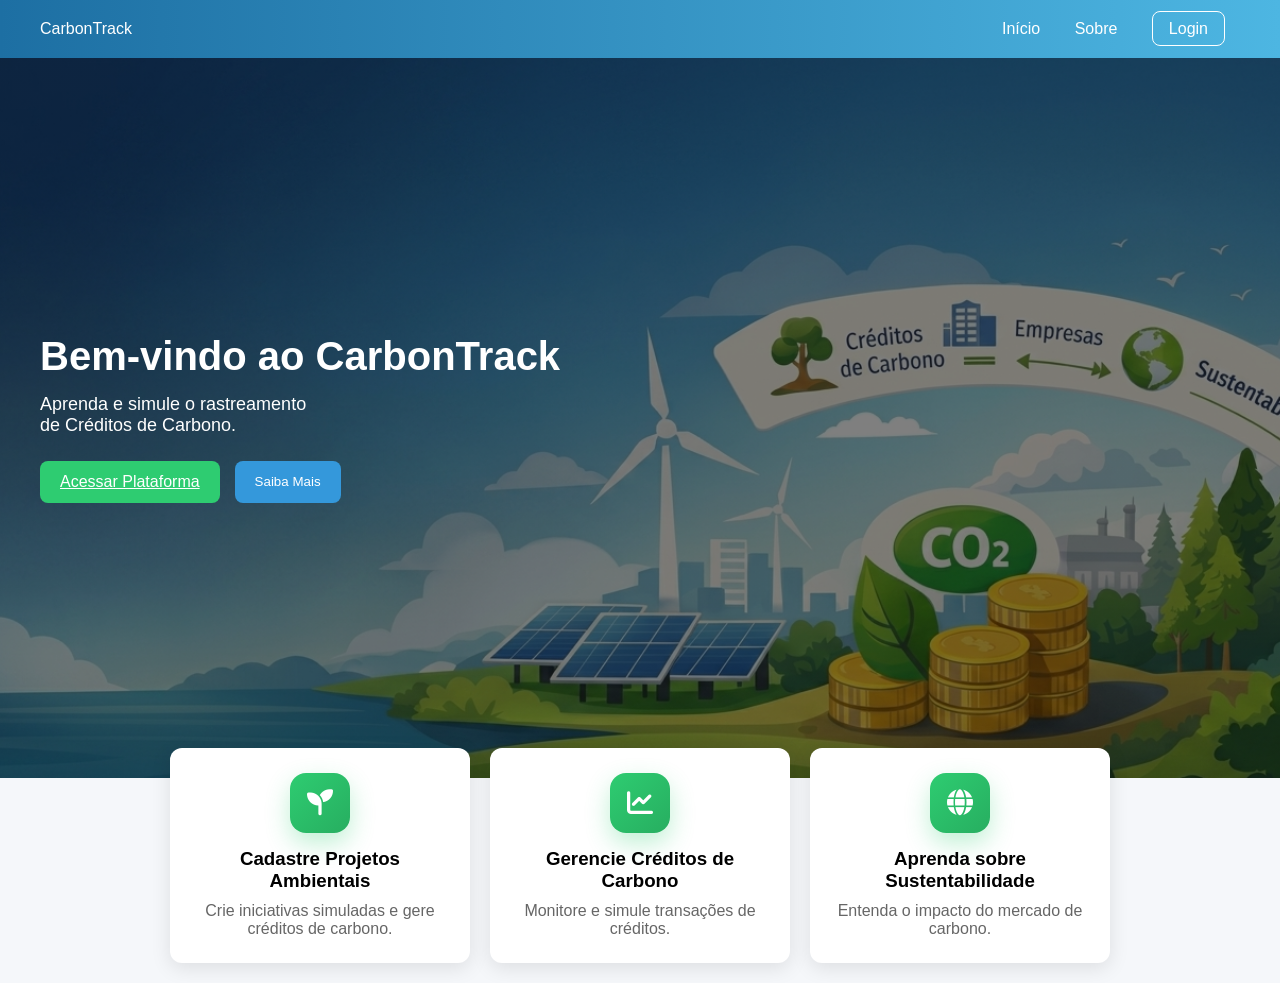
==== index.html @ b237533a "Update index.html" ====
<!DOCTYPE html>
<html lang="pt-br">
<head>
  <meta charset="UTF-8">
  <title>CarbonTrack</title>
  <link rel="stylesheet" href="style.css">
  <link rel="stylesheet" href="https://cdnjs.cloudflare.com/ajax/libs/font-awesome/6.5.0/css/all.min.css">
</head>
<body>

<header class="navbar">
  <div class="logo">CarbonTrack</div>
  <nav>
    <a href="index.html">Início</a>
    <a href="#">Sobre</a>
    <a href="login/login.html" class="btn-login">Login</a>
  </nav>
</header>

<section class="hero">
  <div class="hero-text">
    <h1>Bem-vindo ao CarbonTrack</h1>
    <p>Aprenda e simule o rastreamento<br>de Créditos de Carbono.</p>
    
    <div class="buttons">
      <a href="/plataforma/plataforma.html" class="btn-primary">Acessar Plataforma</a>
      <button class="btn-secondary">Saiba Mais</button>
    </div>
  </div>
</section>

<section class="features">
  <div class="card">
  <div class="icon">
    <i class="fa-solid fa-seedling"></i>
  </div>
  <h3>Cadastre Projetos Ambientais</h3>
  <p>Crie iniciativas simuladas e gere créditos de carbono.</p>
</div>

<div class="card">
  <div class="icon">
    <i class="fa-solid fa-chart-line"></i>
  </div>
  <h3>Gerencie Créditos de Carbono</h3>
  <p>Monitore e simule transações de créditos.</p>
</div>

<div class="card">
  <div class="icon">
    <i class="fa-solid fa-globe"></i>
  </div>
  <h3>Aprenda sobre Sustentabilidade</h3>
  <p>Entenda o impacto do mercado de carbono.</p>
</div>
</section>
<script>
  function logout() {
    localStorage.removeItem("logado");
    localStorage.removeItem("usuario");
    window.location.href = "..login/login.html";
  }
</script>
</body>
</html>
---- style.css ----
* {
  margin: 0;
  padding: 0;
  box-sizing: border-box;
  font-family: Arial, sans-serif;
}

body {
  background: #f5f7fa;
  
}


.navbar {
  display: flex;
  justify-content: space-between;
  padding: 20px 40px;
  background: linear-gradient(90deg, #1d6fa3, #4db6e2);
  color: white;
  align-items: center;
}

.navbar nav a {
  margin: 0 15px;
  text-decoration: none;
  color: white;
  font-weight: 500;
}

.btn-login {
  padding: 8px 16px;
  border: 1px solid white;
  background: transparent;
  color: white;
  border-radius: 8px;
  cursor: pointer;
}

.hero {
min-height: 80vh;
  display: flex;
  align-items: center;
  padding: 40px;
  color: white;

  background: 
    linear-gradient(rgba(0,0,0,0.5), rgba(0,0,0,0.5)),
    url("imagens/fundo.png");

  background-size: cover;
  background-position: bottom center;
  background-repeat: no-repeat;

}
  


.hero h1 {
  font-size: 40px;
  margin-bottom: 15px;
}

.hero p {
  font-size: 18px;
  margin-bottom: 25px;
}

.buttons {
  display: flex;
  gap: 15px;
}

.btn-primary {
  background: #2ecc71;
  border: none;
  padding: 12px 20px;
  color: white;
  border-radius: 8px;
  cursor: pointer;
}

.btn-secondary {
  background: #3498db;
  border: none;
  padding: 12px 20px;
  color: white;
  border-radius: 8px;
  cursor: pointer;
}

.features {
  display: flex;
  justify-content: center;
  gap: 20px;
  margin-top: -50px;
  padding: 20px;
  flex-wrap: wrap;
}

.card {
  background: white;
  padding: 25px;
  width: 300px;
  text-align: center;
  border-radius: 12px;
  box-shadow: 0 5px 20px rgba(0,0,0,0.1);
}

.card {
  transition: 0.3s;
}

.card:hover {
  transform: translateY(-8px);
  box-shadow: 0 15px 40px rgba(0,0,0,0.15);
}

.icon {
  width: 60px;
  height: 60px;
  margin: 0 auto 15px;
  border-radius: 16px;
  display: flex;
  align-items: center;
  justify-content: center;

  background: linear-gradient(135deg, #2ecc71, #27ae60);
  box-shadow: 0 10px 25px rgba(46, 204, 113, 0.3);
}

.icon i {
  color: white;
  font-size: 26px;
}

.card h3 {
  margin-bottom: 10px;
}

.card p {
  color: #666;
}

@media (max-width: 768px) {
  .hero {
    height: auto;
    text-align: center;
    justify-content: center;
  }

  .hero-text {
    max-width: 100%;
  }

  .features {
    margin-top: 20px;
  }
}
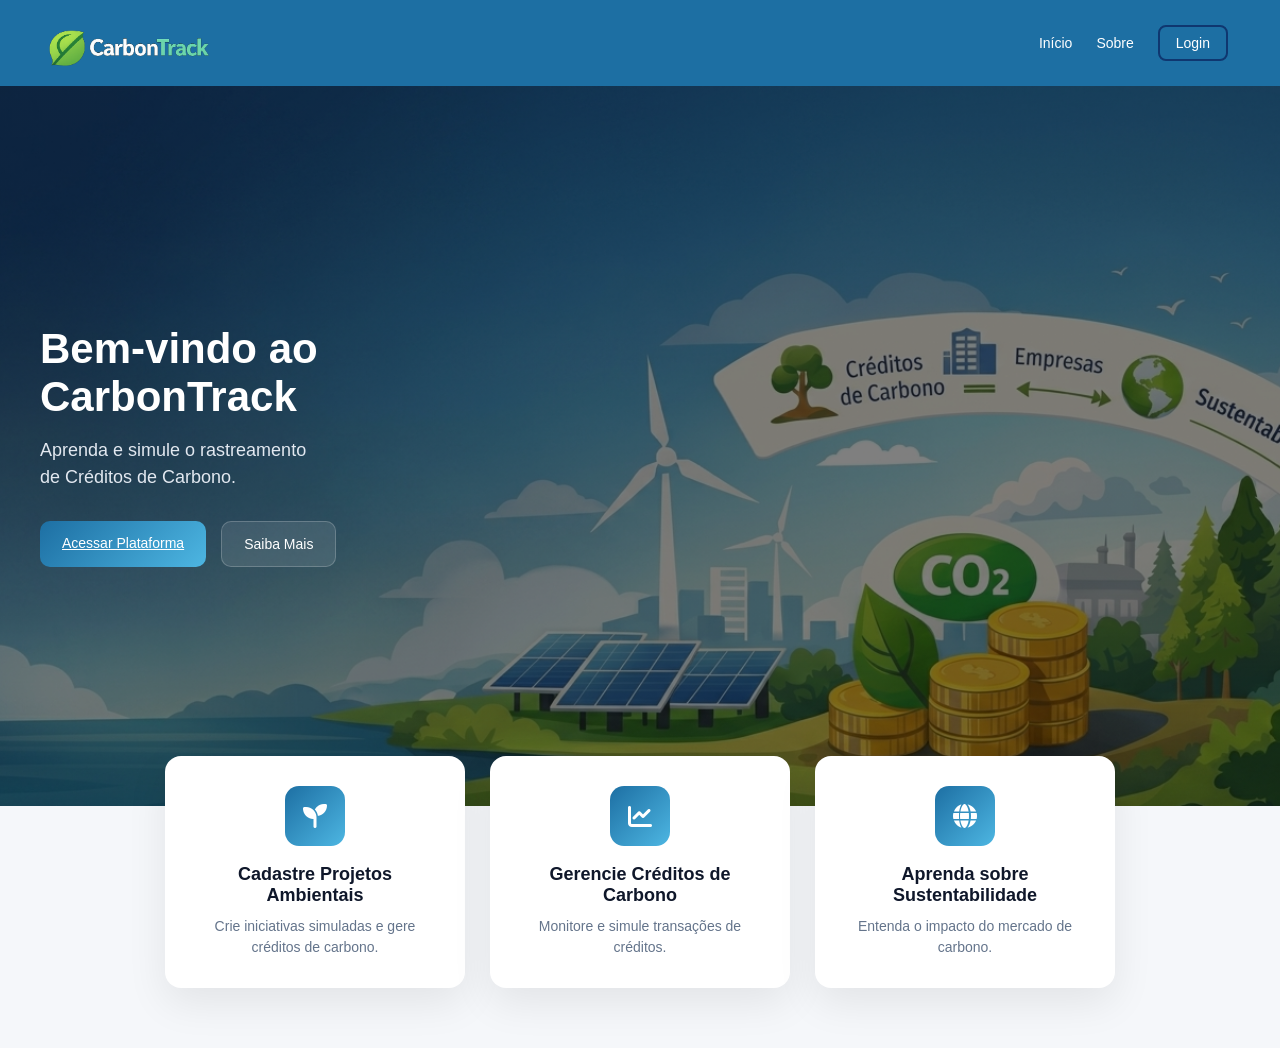
==== commit f2f5d08a: "Add files via upload" ====
--- a/index.html
+++ b/index.html
@@ -9,7 +9,9 @@
 <body>
 
 <header class="navbar">
-  <div class="logo">CarbonTrack</div>
+  <div class="logo">
+  <img src="imagens/logo.png" alt="CarbonTrack">
+</div>
   <nav>
     <a href="index.html">Início</a>
     <a href="#">Sobre</a>
@@ -23,7 +25,7 @@
     <p>Aprenda e simule o rastreamento<br>de Créditos de Carbono.</p>
     
     <div class="buttons">
-      <a href="/plataforma/plataforma.html" class="btn-primary">Acessar Plataforma</a>
+      <a href="login/plataforma/plataforma.html" class="btn-primary">Acessar Plataforma</a>
       <button class="btn-secondary">Saiba Mais</button>
     </div>
   </div>
@@ -58,8 +60,8 @@
   function logout() {
     localStorage.removeItem("logado");
     localStorage.removeItem("usuario");
-    window.location.href = "..login/login.html";
+    window.location.href = "login/login.html";
   }
 </script>
 </body>
-</html>
+</html>
--- a/style.css
+++ b/style.css
@@ -2,68 +2,79 @@
   margin: 0;
   padding: 0;
   box-sizing: border-box;
-  font-family: Arial, sans-serif;
+  font-family: Inter, Arial, sans-serif;
 }
 
 body {
   background: #f5f7fa;
-  
+  color: #0f172a;
 }
 
 
 .navbar {
   display: flex;
   justify-content: space-between;
-  padding: 20px 40px;
-  background: linear-gradient(90deg, #1d6fa3, #4db6e2);
-  color: white;
+  padding: 18px 40px;
+  background: #1d6fa3;
+  color: white;
+  align-items: center;
+}
+
+.navbar nav {
+  display: flex;
   align-items: center;
 }
 
 .navbar nav a {
-  margin: 0 15px;
+  margin: 0 12px;
   text-decoration: none;
-  color: white;
-  font-weight: 500;
+  color: #ffffff;
+  font-size: 14px;
+  transition: 0.2s;
+}
+
+.navbar nav a:hover {
+  color: white;
 }
 
 .btn-login {
   padding: 8px 16px;
-  border: 1px solid white;
+  border: 2px solid #0f3770;
   background: transparent;
   color: white;
   border-radius: 8px;
   cursor: pointer;
-}
-
-.hero {
-min-height: 80vh;
-  display: flex;
-  align-items: center;
-  padding: 40px;
-  color: white;
-
-  background: 
-    linear-gradient(rgba(0,0,0,0.5), rgba(0,0,0,0.5)),
-    url("imagens/fundo.png");
-
-  background-size: cover;
-  background-position: bottom center;
-  background-repeat: no-repeat;
-
-}
-  
-
+  transition: 0.2s;
+}
+
+.btn-login:hover {
+  background: #1e293b;
+}
+
+
+.hero { min-height: 80vh; display: flex; align-items: 
+  center; padding: 40px; color: white; 
+  background: linear-gradient(rgba(0,0,0,0.5), rgba(0,0,0,0.5)), 
+  url("imagens/fundo.png"); background-size: cover; background-position: 
+  bottom center; background-repeat: no-repeat; }
+
+.hero-text {
+  max-width: 500px;
+}
 
 .hero h1 {
-  font-size: 40px;
-  margin-bottom: 15px;
+  font-size: 42px;
+  font-weight: 600;
+  margin-bottom: 16px;
 }
 
 .hero p {
   font-size: 18px;
-  margin-bottom: 25px;
-}
+  color: #e2e8f0;
+  margin-bottom: 30px;
+  line-height: 1.5;
+}
+
 
 .buttons {
   display: flex;
@@ -71,88 +82,119 @@
 }
 
 .btn-primary {
-  background: #2ecc71;
+  background: linear-gradient(135deg, #1d6fa3, #4db6e2);
   border: none;
-  padding: 12px 20px;
-  color: white;
-  border-radius: 8px;
+  padding: 14px 22px;
+  color: white;
+  border-radius: 10px;
   cursor: pointer;
+  font-size: 14px;
+  font-weight: 500;
+  transition: 0.2s;
+}
+
+.btn-primary:hover {
+  transform: translateY(-1px);
+  box-shadow: 0 10px 25px rgba(29,111,163,0.4);
 }
 
 .btn-secondary {
-  background: #3498db;
-  border: none;
-  padding: 12px 20px;
-  color: white;
-  border-radius: 8px;
+  background: rgba(255,255,255,0.1);
+  border: 1px solid rgba(255,255,255,0.2);
+  padding: 14px 22px;
+  color: white;
+  border-radius: 10px;
   cursor: pointer;
-}
+  font-size: 14px;
+  transition: 0.2s;
+}
+
+.btn-secondary:hover {
+  background: rgba(255,255,255,0.2);
+}
+
 
 .features {
   display: flex;
   justify-content: center;
-  gap: 20px;
-  margin-top: -50px;
-  padding: 20px;
+  gap: 25px;
+  margin-top: -70px;
+  padding: 20px 40px 60px;
   flex-wrap: wrap;
 }
 
 .card {
   background: white;
-  padding: 25px;
+  padding: 30px;
   width: 300px;
   text-align: center;
-  border-radius: 12px;
-  box-shadow: 0 5px 20px rgba(0,0,0,0.1);
-}
-
-.card {
-  transition: 0.3s;
+  border-radius: 16px;
+  box-shadow: 0 15px 40px rgba(0,0,0,0.08);
+  transition: 0.25s;
 }
 
 .card:hover {
   transform: translateY(-8px);
-  box-shadow: 0 15px 40px rgba(0,0,0,0.15);
+  box-shadow: 0 25px 60px rgba(0,0,0,0.12);
 }
 
 .icon {
   width: 60px;
   height: 60px;
-  margin: 0 auto 15px;
-  border-radius: 16px;
+  margin: 0 auto 18px;
+  border-radius: 14px;
   display: flex;
   align-items: center;
   justify-content: center;
 
-  background: linear-gradient(135deg, #2ecc71, #27ae60);
-  box-shadow: 0 10px 25px rgba(46, 204, 113, 0.3);
+  background: linear-gradient(135deg, #1d6fa3, #4db6e2);
 }
 
 .icon i {
   color: white;
-  font-size: 26px;
+  font-size: 24px;
 }
 
 .card h3 {
   margin-bottom: 10px;
+  font-size: 18px;
 }
 
 .card p {
-  color: #666;
-}
+  color: #64748b;
+  font-size: 14px;
+  line-height: 1.5;
+}
+
 
 @media (max-width: 768px) {
   .hero {
-    height: auto;
     text-align: center;
     justify-content: center;
+    padding: 40px 20px;
   }
 
   .hero-text {
     max-width: 100%;
   }
 
+  .buttons {
+    flex-direction: column;
+  }
+
   .features {
     margin-top: 20px;
-  }
+    padding: 20px;
+  }
+}
+
+.logo {
+  display: flex;
+  align-items: center;
+}
+
+.logo img {
+  height: 50px;
+  width: auto;
+  object-fit: contain;
 }
